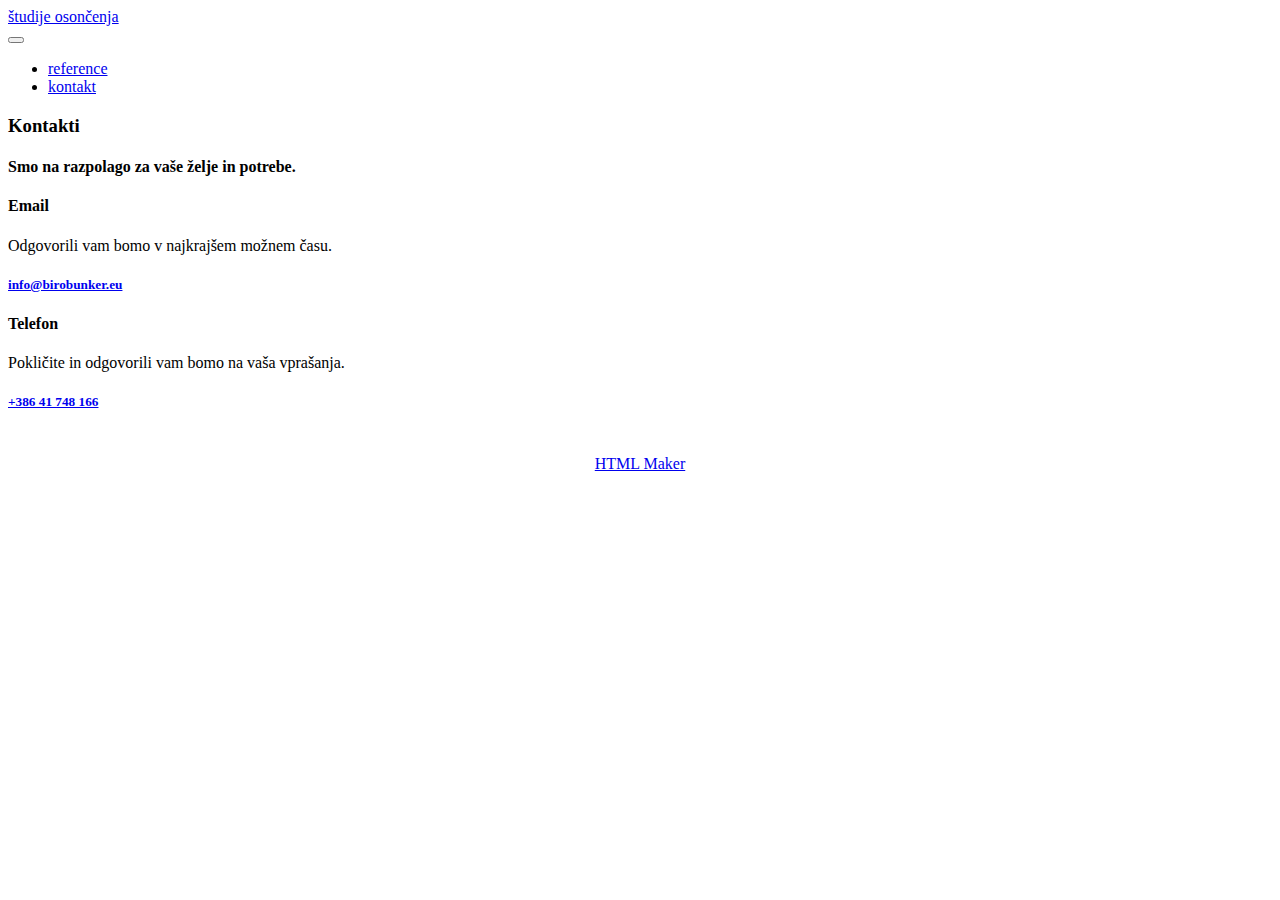
==== kontakt.html @ 46970344 "Add files via upload" ====
<!DOCTYPE html>
<html  >
<head>
  <!-- Site made with Mobirise Website Builder v5.9.13, https://mobirise.com -->
  <meta charset="UTF-8">
  <meta http-equiv="X-UA-Compatible" content="IE=edge">
  <meta name="generator" content="Mobirise v5.9.13, mobirise.com">
  <meta name="viewport" content="width=device-width, initial-scale=1, minimum-scale=1">
  <link rel="shortcut icon" href="assets/images/logo.png" type="image/x-icon">
  <meta name="description" content="">
  
  
  <title>kontakt</title>
  <link rel="stylesheet" href="assets/web/assets/mobirise-icons2/mobirise2.css">
  <link rel="stylesheet" href="assets/bootstrap/css/bootstrap.min.css">
  <link rel="stylesheet" href="assets/bootstrap/css/bootstrap-grid.min.css">
  <link rel="stylesheet" href="assets/bootstrap/css/bootstrap-reboot.min.css">
  <link rel="stylesheet" href="assets/dropdown/css/style.css">
  <link rel="stylesheet" href="assets/socicon/css/styles.css">
  <link rel="stylesheet" href="assets/theme/css/style.css">
  <link rel="preload" href="https://fonts.googleapis.com/css?family=Jost:100,200,300,400,500,600,700,800,900,100i,200i,300i,400i,500i,600i,700i,800i,900i&display=swap" as="style" onload="this.onload=null;this.rel='stylesheet'">
  <noscript><link rel="stylesheet" href="https://fonts.googleapis.com/css?family=Jost:100,200,300,400,500,600,700,800,900,100i,200i,300i,400i,500i,600i,700i,800i,900i&display=swap"></noscript>
  <link rel="preload" as="style" href="assets/mobirise/css/mbr-additional.css?v=C52j4C"><link rel="stylesheet" href="assets/mobirise/css/mbr-additional.css?v=C52j4C" type="text/css">

  
  
  
</head>
<body>
  
  <section data-bs-version="5.1" class="menu menu1 cid-u84ctUMPPi" once="menu" id="menu1-c">
    

    <nav class="navbar navbar-dropdown navbar-fixed-top navbar-expand-lg">
        <div class="container">
            <div class="navbar-brand">
                
                <span class="navbar-caption-wrap"><a class="navbar-caption text-black text-primary display-7" href="index.html">študije osončenja</a></span>
            </div>
            <button class="navbar-toggler" type="button" data-toggle="collapse" data-bs-toggle="collapse" data-target="#navbarSupportedContent" data-bs-target="#navbarSupportedContent" aria-controls="navbarNavAltMarkup" aria-expanded="false" aria-label="Toggle navigation">
                <div class="hamburger">
                    <span></span>
                    <span></span>
                    <span></span>
                    <span></span>
                </div>
            </button>
            <div class="collapse navbar-collapse" id="navbarSupportedContent">
                <ul class="navbar-nav nav-dropdown nav-right" data-app-modern-menu="true"><li class="nav-item"><a class="nav-link link text-black text-primary display-4" href="projekti.html">reference</a></li>
                    
                    <li class="nav-item"><a class="nav-link link text-black text-primary display-4" href="kontakt.html">kontakt</a>
                    </li></ul>
                
                
            </div>
        </div>
    </nav>
</section>

<section data-bs-version="5.1" class="contacts1 cid-u84ctXA3Ui" id="contacts1-h">

    

    
    
    <div class="container">
        <div class="mbr-section-head">
            <h3 class="mbr-section-title mbr-fonts-style align-center mb-0 display-2">
                <strong>Kontakti</strong></h3>
            <h4 class="mbr-section-subtitle mbr-fonts-style align-center mb-0 mt-2 display-5">Smo na razpolago za vaše želje in potrebe.</h4>
        </div>
        <div class="row justify-content-center mt-4">
            <div class="card col-12 col-lg-6">
                <div class="card-wrapper">
                    <div class="card-box align-center">
                        <div class="image-wrapper">
                            <span class="mbr-iconfont mobi-mbri-letter mobi-mbri" style="color: rgb(230, 198, 59); fill: rgb(230, 198, 59);"></span>
                        </div>
                        <h4 class="card-title mbr-fonts-style mb-2 display-2">
                            <strong>Email</strong>
                        </h4>
                        <p class="mbr-text mbr-fonts-style mb-2 display-4">Odgovorili vam bomo v najkrajšem možnem času.<br></p>
                        <h5 class="link mbr-fonts-style display-7"><a href="mailto:info@birobunker.eu" class="text-warning">info@birobunker.eu</a></h5>
                    </div>
                </div>
            </div>
            <div class="card col-12 col-lg-6">
                <div class="card-wrapper">
                    <div class="card-box align-center">
                        <div class="image-wrapper">
                            <span class="mbr-iconfont mobi-mbri-mobile-2 mobi-mbri" style="color: rgb(230, 198, 59); fill: rgb(230, 198, 59);"></span>
                        </div>
                        <h4 class="card-title mbr-fonts-style align-center mb-2 display-2">
                            <strong>Telefon</strong></h4>
                        <p class="mbr-text mbr-fonts-style mb-2 display-4">Pokličite in odgovorili vam bomo na vaša vprašanja.</p>
                        <h5 class="link mbr-black mbr-fonts-style display-7"><a href="tel:+386 31 270 827" class="text-warning">+386 41 748 166</a></h5>
                    </div>
                </div>
            </div>
        </div>
    </div>
</section><section class="display-7" style="padding: 0;align-items: center;justify-content: center;flex-wrap: wrap;    align-content: center;display: flex;position: relative;height: 4rem;"><a href="https://mobiri.se/3133961" style="flex: 1 1;height: 4rem;position: absolute;width: 100%;z-index: 1;"><img alt="" style="height: 4rem;" src="[data-uri]"></a><p style="margin: 0;text-align: center;" class="display-7">&#8204;</p><a style="z-index:1" href="https://mobirise.com/html-builder.html">HTML Maker</a></section><script src="assets/bootstrap/js/bootstrap.bundle.min.js"></script>  <script src="assets/smoothscroll/smooth-scroll.js"></script>  <script src="assets/ytplayer/index.js"></script>  <script src="assets/dropdown/js/navbar-dropdown.js"></script>  <script src="assets/theme/js/script.js"></script>  
  
  
</body>
</html>
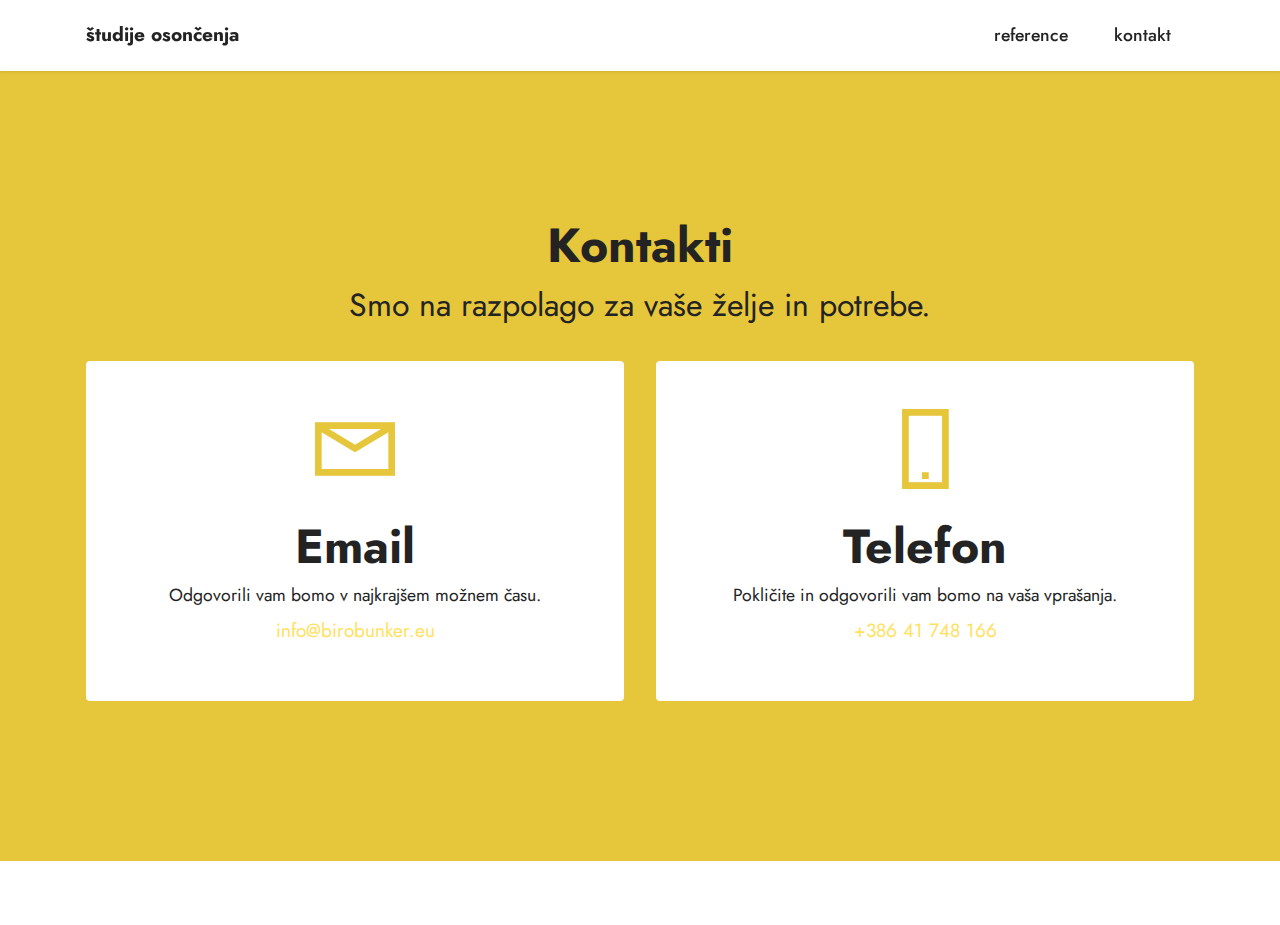
==== commit 1821a320: "Add files via upload" ====
--- a/kontakt.html
+++ b/kontakt.html
@@ -6,7 +6,7 @@
   <meta http-equiv="X-UA-Compatible" content="IE=edge">
   <meta name="generator" content="Mobirise v5.9.13, mobirise.com">
   <meta name="viewport" content="width=device-width, initial-scale=1, minimum-scale=1">
-  <link rel="shortcut icon" href="assets/images/logo.png" type="image/x-icon">
+  <link rel="shortcut icon" href="assets/images/sun.png" type="image/x-icon">
   <meta name="description" content="">
   
   
@@ -15,12 +15,13 @@
   <link rel="stylesheet" href="assets/bootstrap/css/bootstrap.min.css">
   <link rel="stylesheet" href="assets/bootstrap/css/bootstrap-grid.min.css">
   <link rel="stylesheet" href="assets/bootstrap/css/bootstrap-reboot.min.css">
+  <link rel="stylesheet" href="assets/animatecss/animate.css">
   <link rel="stylesheet" href="assets/dropdown/css/style.css">
   <link rel="stylesheet" href="assets/socicon/css/styles.css">
   <link rel="stylesheet" href="assets/theme/css/style.css">
   <link rel="preload" href="https://fonts.googleapis.com/css?family=Jost:100,200,300,400,500,600,700,800,900,100i,200i,300i,400i,500i,600i,700i,800i,900i&display=swap" as="style" onload="this.onload=null;this.rel='stylesheet'">
   <noscript><link rel="stylesheet" href="https://fonts.googleapis.com/css?family=Jost:100,200,300,400,500,600,700,800,900,100i,200i,300i,400i,500i,600i,700i,800i,900i&display=swap"></noscript>
-  <link rel="preload" as="style" href="assets/mobirise/css/mbr-additional.css?v=C52j4C"><link rel="stylesheet" href="assets/mobirise/css/mbr-additional.css?v=C52j4C" type="text/css">
+  <link rel="preload" as="style" href="assets/mobirise/css/mbr-additional.css?v=tFYAcC"><link rel="stylesheet" href="assets/mobirise/css/mbr-additional.css?v=tFYAcC" type="text/css">
 
   
   
@@ -99,8 +100,10 @@
             </div>
         </div>
     </div>
-</section><section class="display-7" style="padding: 0;align-items: center;justify-content: center;flex-wrap: wrap;    align-content: center;display: flex;position: relative;height: 4rem;"><a href="https://mobiri.se/3133961" style="flex: 1 1;height: 4rem;position: absolute;width: 100%;z-index: 1;"><img alt="" style="height: 4rem;" src="[data-uri]"></a><p style="margin: 0;text-align: center;" class="display-7">&#8204;</p><a style="z-index:1" href="https://mobirise.com/html-builder.html">HTML Maker</a></section><script src="assets/bootstrap/js/bootstrap.bundle.min.js"></script>  <script src="assets/smoothscroll/smooth-scroll.js"></script>  <script src="assets/ytplayer/index.js"></script>  <script src="assets/dropdown/js/navbar-dropdown.js"></script>  <script src="assets/theme/js/script.js"></script>  
+</section><section class="display-7" style="padding: 0;align-items: center;justify-content: center;flex-wrap: wrap;    align-content: center;display: flex;position: relative;height: 4rem;"><a href="https://mobiri.se/3133961" style="flex: 1 1;height: 4rem;position: absolute;width: 100%;z-index: 1;"><img alt="" style="height: 4rem;" src="[data-uri]"></a><p style="margin: 0;text-align: center;" class="display-7">&#8204;</p><a style="z-index:1" href="https://mobirise.com/builder/ai-website-maker.html">AI Website Maker</a></section><script src="assets/bootstrap/js/bootstrap.bundle.min.js"></script>  <script src="assets/smoothscroll/smooth-scroll.js"></script>  <script src="assets/ytplayer/index.js"></script>  <script src="assets/dropdown/js/navbar-dropdown.js"></script>  <script src="assets/theme/js/script.js"></script>  
   
   
-</body>
+ <div id="scrollToTop" class="scrollToTop mbr-arrow-up"><a style="text-align: center;"><i class="mbr-arrow-up-icon mbr-arrow-up-icon-cm cm-icon cm-icon-smallarrow-up"></i></a></div>
+    <input name="animation" type="hidden">
+  </body>
 </html>--- a/assets/web/assets/mobirise-icons2/mobirise2.css
+++ b/assets/web/assets/mobirise-icons2/mobirise2.css
@@ -0,0 +1,498 @@
+@font-face {
+  font-family: 'Moririse2';
+  font-display: swap;
+  src:  url('mobirise2.eot?f2bix4');
+  src:  url('mobirise2.eot?f2bix4#iefix') format('embedded-opentype'),
+    url('mobirise2.ttf?f2bix4') format('truetype'),
+    url('mobirise2.woff?f2bix4') format('woff'),
+    url('mobirise2.svg?f2bix4#mobirise2') format('svg');
+  font-weight: normal;
+  font-style: normal;
+}
+
+[class^="mobi-"], [class*=" mobi-"] {
+  /* use !important to prevent issues with browser extensions that change fonts */
+  font-family: 'Moririse2' !important;
+  speak: none;
+  font-style: normal;
+  font-weight: normal;
+  font-variant: normal;
+  text-transform: none;
+  line-height: 1;
+
+  /* Better Font Rendering =========== */
+  -webkit-font-smoothing: antialiased;
+  -moz-osx-font-smoothing: grayscale;
+}
+
+.mobi-mbri-add-submenu:before {
+  content: "\e900";
+}
+.mobi-mbri-alert:before {
+  content: "\e901";
+}
+.mobi-mbri-align-center:before {
+  content: "\e902";
+}
+.mobi-mbri-align-justify:before {
+  content: "\e903";
+}
+.mobi-mbri-align-left:before {
+  content: "\e904";
+}
+.mobi-mbri-align-right:before {
+  content: "\e905";
+}
+.mobi-mbri-android:before {
+  content: "\e906";
+}
+.mobi-mbri-apple:before {
+  content: "\e907";
+}
+.mobi-mbri-arrow-down:before {
+  content: "\e908";
+}
+.mobi-mbri-arrow-next:before {
+  content: "\e909";
+}
+.mobi-mbri-arrow-prev:before {
+  content: "\e90a";
+}
+.mobi-mbri-arrow-up:before {
+  content: "\e90b";
+}
+.mobi-mbri-bold:before {
+  content: "\e90c";
+}
+.mobi-mbri-bookmark:before {
+  content: "\e90d";
+}
+.mobi-mbri-bootstrap:before {
+  content: "\e90e";
+}
+.mobi-mbri-briefcase:before {
+  content: "\e90f";
+}
+.mobi-mbri-browse:before {
+  content: "\e910";
+}
+.mobi-mbri-bulleted-list:before {
+  content: "\e911";
+}
+.mobi-mbri-calendar:before {
+  content: "\e912";
+}
+.mobi-mbri-camera:before {
+  content: "\e913";
+}
+.mobi-mbri-cart-add:before {
+  content: "\e914";
+}
+.mobi-mbri-cart-full:before {
+  content: "\e915";
+}
+.mobi-mbri-cash:before {
+  content: "\e916";
+}
+.mobi-mbri-change-style:before {
+  content: "\e917";
+}
+.mobi-mbri-chat:before {
+  content: "\e918";
+}
+.mobi-mbri-clock:before {
+  content: "\e919";
+}
+.mobi-mbri-close:before {
+  content: "\e91a";
+}
+.mobi-mbri-cloud:before {
+  content: "\e91b";
+}
+.mobi-mbri-code:before {
+  content: "\e91c";
+}
+.mobi-mbri-contact-form:before {
+  content: "\e91d";
+}
+.mobi-mbri-credit-card:before {
+  content: "\e91e";
+}
+.mobi-mbri-cursor-click:before {
+  content: "\e91f";
+}
+.mobi-mbri-cust-feedback:before {
+  content: "\e920";
+}
+.mobi-mbri-database:before {
+  content: "\e921";
+}
+.mobi-mbri-delivery:before {
+  content: "\e922";
+}
+.mobi-mbri-desktop:before {
+  content: "\e923";
+}
+.mobi-mbri-devices:before {
+  content: "\e924";
+}
+.mobi-mbri-down:before {
+  content: "\e925";
+}
+.mobi-mbri-download-2:before {
+  content: "\e926";
+}
+.mobi-mbri-download:before {
+  content: "\e927";
+}
+.mobi-mbri-drag-n-drop-2:before {
+  content: "\e928";
+}
+.mobi-mbri-drag-n-drop:before {
+  content: "\e929";
+}
+.mobi-mbri-edit-2:before {
+  content: "\e92a";
+}
+.mobi-mbri-edit:before {
+  content: "\e92b";
+}
+.mobi-mbri-error:before {
+  content: "\e92c";
+}
+.mobi-mbri-extension:before {
+  content: "\e92d";
+}
+.mobi-mbri-features:before {
+  content: "\e92e";
+}
+.mobi-mbri-file:before {
+  content: "\e92f";
+}
+.mobi-mbri-flag:before {
+  content: "\e930";
+}
+.mobi-mbri-folder:before {
+  content: "\e931";
+}
+.mobi-mbri-gift:before {
+  content: "\e932";
+}
+.mobi-mbri-github:before {
+  content: "\e933";
+}
+.mobi-mbri-globe-2:before {
+  content: "\e934";
+}
+.mobi-mbri-globe:before {
+  content: "\e935";
+}
+.mobi-mbri-growing-chart:before {
+  content: "\e936";
+}
+.mobi-mbri-hearth:before {
+  content: "\e937";
+}
+.mobi-mbri-help:before {
+  content: "\e938";
+}
+.mobi-mbri-home:before {
+  content: "\e939";
+}
+.mobi-mbri-hot-cup:before {
+  content: "\e93a";
+}
+.mobi-mbri-idea:before {
+  content: "\e93b";
+}
+.mobi-mbri-image-gallery:before {
+  content: "\e93c";
+}
+.mobi-mbri-image-slider:before {
+  content: "\e93d";
+}
+.mobi-mbri-info:before {
+  content: "\e93e";
+}
+.mobi-mbri-italic:before {
+  content: "\e93f";
+}
+.mobi-mbri-key:before {
+  content: "\e940";
+}
+.mobi-mbri-laptop:before {
+  content: "\e941";
+}
+.mobi-mbri-layers:before {
+  content: "\e942";
+}
+.mobi-mbri-left-right:before {
+  content: "\e943";
+}
+.mobi-mbri-left:before {
+  content: "\e944";
+}
+.mobi-mbri-letter:before {
+  content: "\e945";
+}
+.mobi-mbri-like:before {
+  content: "\e946";
+}
+.mobi-mbri-link:before {
+  content: "\e947";
+}
+.mobi-mbri-lock:before {
+  content: "\e948";
+}
+.mobi-mbri-login:before {
+  content: "\e949";
+}
+.mobi-mbri-logout:before {
+  content: "\e94a";
+}
+.mobi-mbri-magic-stick:before {
+  content: "\e94b";
+}
+.mobi-mbri-map-pin:before {
+  content: "\e94c";
+}
+.mobi-mbri-menu:before {
+  content: "\e94d";
+}
+.mobi-mbri-mobile-2:before {
+  content: "\e94e";
+}
+.mobi-mbri-mobile-horizontal:before {
+  content: "\e94f";
+}
+.mobi-mbri-mobile:before {
+  content: "\e950";
+}
+.mobi-mbri-mobirise:before {
+  content: "\e951";
+}
+.mobi-mbri-more-horizontal:before {
+  content: "\e952";
+}
+.mobi-mbri-more-vertical:before {
+  content: "\e953";
+}
+.mobi-mbri-music:before {
+  content: "\e954";
+}
+.mobi-mbri-new-file:before {
+  content: "\e955";
+}
+.mobi-mbri-numbered-list:before {
+  content: "\e956";
+}
+.mobi-mbri-opened-folder:before {
+  content: "\e957";
+}
+.mobi-mbri-pages:before {
+  content: "\e958";
+}
+.mobi-mbri-paper-plane:before {
+  content: "\e959";
+}
+.mobi-mbri-paperclip:before {
+  content: "\e95a";
+}
+.mobi-mbri-phone:before {
+  content: "\e95b";
+}
+.mobi-mbri-photo:before {
+  content: "\e95c";
+}
+.mobi-mbri-photos:before {
+  content: "\e95d";
+}
+.mobi-mbri-pin:before {
+  content: "\e95e";
+}
+.mobi-mbri-play:before {
+  content: "\e95f";
+}
+.mobi-mbri-plus:before {
+  content: "\e960";
+}
+.mobi-mbri-preview:before {
+  content: "\e961";
+}
+.mobi-mbri-print:before {
+  content: "\e962";
+}
+.mobi-mbri-protect:before {
+  content: "\e963";
+}
+.mobi-mbri-question:before {
+  content: "\e964";
+}
+.mobi-mbri-quote-left:before {
+  content: "\e965";
+}
+.mobi-mbri-quote-right:before {
+  content: "\e966";
+}
+.mobi-mbri-redo:before {
+  content: "\e967";
+}
+.mobi-mbri-refresh:before {
+  content: "\e968";
+}
+.mobi-mbri-responsive-2:before {
+  content: "\e969";
+}
+.mobi-mbri-responsive:before {
+  content: "\e96a";
+}
+.mobi-mbri-right:before {
+  content: "\e96b";
+}
+.mobi-mbri-rocket:before {
+  content: "\e96c";
+}
+.mobi-mbri-sad-face:before {
+  content: "\e96d";
+}
+.mobi-mbri-sale:before {
+  content: "\e96e";
+}
+.mobi-mbri-save:before {
+  content: "\e96f";
+}
+.mobi-mbri-search:before {
+  content: "\e970";
+}
+.mobi-mbri-setting-2:before {
+  content: "\e971";
+}
+.mobi-mbri-setting-3:before {
+  content: "\e972";
+}
+.mobi-mbri-setting:before {
+  content: "\e973";
+}
+.mobi-mbri-share:before {
+  content: "\e974";
+}
+.mobi-mbri-shopping-bag:before {
+  content: "\e975";
+}
+.mobi-mbri-shopping-basket:before {
+  content: "\e976";
+}
+.mobi-mbri-shopping-cart:before {
+  content: "\e977";
+}
+.mobi-mbri-sites:before {
+  content: "\e978";
+}
+.mobi-mbri-smile-face:before {
+  content: "\e979";
+}
+.mobi-mbri-speed:before {
+  content: "\e97a";
+}
+.mobi-mbri-star:before {
+  content: "\e97b";
+}
+.mobi-mbri-success:before {
+  content: "\e97c";
+}
+.mobi-mbri-sun:before {
+  content: "\e97d";
+}
+.mobi-mbri-sun2:before {
+  content: "\e97e";
+}
+.mobi-mbri-tablet-vertical:before {
+  content: "\e97f";
+}
+.mobi-mbri-tablet:before {
+  content: "\e980";
+}
+.mobi-mbri-target:before {
+  content: "\e981";
+}
+.mobi-mbri-timer:before {
+  content: "\e982";
+}
+.mobi-mbri-to-ftp:before {
+  content: "\e983";
+}
+.mobi-mbri-to-local-drive:before {
+  content: "\e984";
+}
+.mobi-mbri-touch-swipe:before {
+  content: "\e985";
+}
+.mobi-mbri-touch:before {
+  content: "\e986";
+}
+.mobi-mbri-trash:before {
+  content: "\e987";
+}
+.mobi-mbri-underline:before {
+  content: "\e988";
+}
+.mobi-mbri-undo:before {
+  content: "\e989";
+}
+.mobi-mbri-unlink:before {
+  content: "\e98a";
+}
+.mobi-mbri-unlock:before {
+  content: "\e98b";
+}
+.mobi-mbri-up-down:before {
+  content: "\e98c";
+}
+.mobi-mbri-up:before {
+  content: "\e98d";
+}
+.mobi-mbri-update:before {
+  content: "\e98e";
+}
+.mobi-mbri-upload-2:before {
+  content: "\e98f";
+}
+.mobi-mbri-upload:before {
+  content: "\e990";
+}
+.mobi-mbri-user-2:before {
+  content: "\e991";
+}
+.mobi-mbri-user:before {
+  content: "\e992";
+}
+.mobi-mbri-users:before {
+  content: "\e993";
+}
+.mobi-mbri-video-play:before {
+  content: "\e994";
+}
+.mobi-mbri-video:before {
+  content: "\e995";
+}
+.mobi-mbri-watch:before {
+  content: "\e996";
+}
+.mobi-mbri-website-theme-2:before {
+  content: "\e997";
+}
+.mobi-mbri-website-theme:before {
+  content: "\e998";
+}
+.mobi-mbri-wifi:before {
+  content: "\e999";
+}
+.mobi-mbri-windows:before {
+  content: "\e99a";
+}
+.mobi-mbri-zoom-in:before {
+  content: "\e99b";
+}
+.mobi-mbri-zoom-out:before {
+  content: "\e99c";
+}
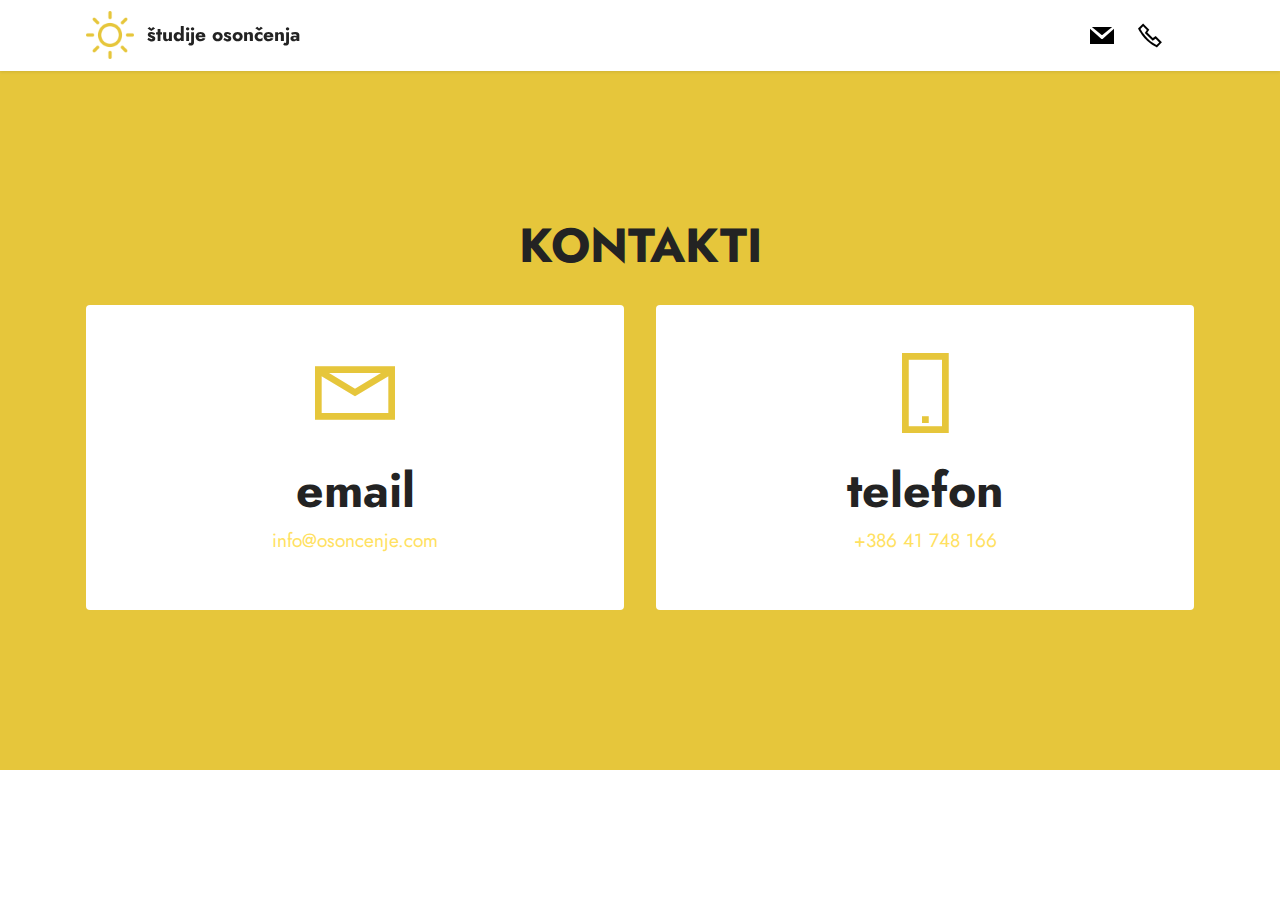
==== commit f23e7ebe: "Add files via upload" ====
--- a/kontakt.html
+++ b/kontakt.html
@@ -21,7 +21,7 @@
   <link rel="stylesheet" href="assets/theme/css/style.css">
   <link rel="preload" href="https://fonts.googleapis.com/css?family=Jost:100,200,300,400,500,600,700,800,900,100i,200i,300i,400i,500i,600i,700i,800i,900i&display=swap" as="style" onload="this.onload=null;this.rel='stylesheet'">
   <noscript><link rel="stylesheet" href="https://fonts.googleapis.com/css?family=Jost:100,200,300,400,500,600,700,800,900,100i,200i,300i,400i,500i,600i,700i,800i,900i&display=swap"></noscript>
-  <link rel="preload" as="style" href="assets/mobirise/css/mbr-additional.css?v=tFYAcC"><link rel="stylesheet" href="assets/mobirise/css/mbr-additional.css?v=tFYAcC" type="text/css">
+  <link rel="preload" as="style" href="assets/mobirise/css/mbr-additional.css?v=sDJQLZ"><link rel="stylesheet" href="assets/mobirise/css/mbr-additional.css?v=sDJQLZ" type="text/css">
 
   
   
@@ -35,7 +35,11 @@
     <nav class="navbar navbar-dropdown navbar-fixed-top navbar-expand-lg">
         <div class="container">
             <div class="navbar-brand">
-                
+                <span class="navbar-logo">
+                    <a href="index.html">
+                        <img src="assets/images/sun.png" alt="" style="height: 3rem;">
+                    </a>
+                </span>
                 <span class="navbar-caption-wrap"><a class="navbar-caption text-black text-primary display-7" href="index.html">študije osončenja</a></span>
             </div>
             <button class="navbar-toggler" type="button" data-toggle="collapse" data-bs-toggle="collapse" data-target="#navbarSupportedContent" data-bs-target="#navbarSupportedContent" aria-controls="navbarNavAltMarkup" aria-expanded="false" aria-label="Toggle navigation">
@@ -47,11 +51,17 @@
                 </div>
             </button>
             <div class="collapse navbar-collapse" id="navbarSupportedContent">
-                <ul class="navbar-nav nav-dropdown nav-right" data-app-modern-menu="true"><li class="nav-item"><a class="nav-link link text-black text-primary display-4" href="projekti.html">reference</a></li>
+                
+                <div class="icons-menu">
+                    <a class="iconfont-wrapper" href="kontakt.html">
+                        <span class="p-2 mbr-iconfont socicon-mail socicon" style="color: rgb(0, 0, 0); fill: rgb(0, 0, 0);"></span>
+                    </a>
+                    <a class="iconfont-wrapper" href="kontakt.html">
+                        <span class="p-2 mbr-iconfont mobi-mbri-phone mobi-mbri"></span>
+                    </a>
                     
-                    <li class="nav-item"><a class="nav-link link text-black text-primary display-4" href="kontakt.html">kontakt</a>
-                    </li></ul>
-                
+                    
+                </div>
                 
             </div>
         </div>
@@ -67,8 +77,8 @@
     <div class="container">
         <div class="mbr-section-head">
             <h3 class="mbr-section-title mbr-fonts-style align-center mb-0 display-2">
-                <strong>Kontakti</strong></h3>
-            <h4 class="mbr-section-subtitle mbr-fonts-style align-center mb-0 mt-2 display-5">Smo na razpolago za vaše želje in potrebe.</h4>
+                <strong>KONTAKTI</strong></h3>
+            
         </div>
         <div class="row justify-content-center mt-4">
             <div class="card col-12 col-lg-6">
@@ -78,10 +88,10 @@
                             <span class="mbr-iconfont mobi-mbri-letter mobi-mbri" style="color: rgb(230, 198, 59); fill: rgb(230, 198, 59);"></span>
                         </div>
                         <h4 class="card-title mbr-fonts-style mb-2 display-2">
-                            <strong>Email</strong>
+                            <strong>email</strong>
                         </h4>
-                        <p class="mbr-text mbr-fonts-style mb-2 display-4">Odgovorili vam bomo v najkrajšem možnem času.<br></p>
-                        <h5 class="link mbr-fonts-style display-7"><a href="mailto:info@birobunker.eu" class="text-warning">info@birobunker.eu</a></h5>
+                        
+                        <h5 class="link mbr-fonts-style display-7"><a href="mailto:info@osoncenje.com" class="text-warning text-primary">info@osoncenje.com</a></h5>
                     </div>
                 </div>
             </div>
@@ -91,16 +101,15 @@
                         <div class="image-wrapper">
                             <span class="mbr-iconfont mobi-mbri-mobile-2 mobi-mbri" style="color: rgb(230, 198, 59); fill: rgb(230, 198, 59);"></span>
                         </div>
-                        <h4 class="card-title mbr-fonts-style align-center mb-2 display-2">
-                            <strong>Telefon</strong></h4>
-                        <p class="mbr-text mbr-fonts-style mb-2 display-4">Pokličite in odgovorili vam bomo na vaša vprašanja.</p>
-                        <h5 class="link mbr-black mbr-fonts-style display-7"><a href="tel:+386 31 270 827" class="text-warning">+386 41 748 166</a></h5>
+                        <h4 class="card-title mbr-fonts-style align-center mb-2 display-2"><strong>telefon</strong></h4>
+                        
+                        <h5 class="link mbr-black mbr-fonts-style display-7"><a href="tel:+386 41 748 166" class="text-warning text-primary">+386 41 748 166</a></h5>
                     </div>
                 </div>
             </div>
         </div>
     </div>
-</section><section class="display-7" style="padding: 0;align-items: center;justify-content: center;flex-wrap: wrap;    align-content: center;display: flex;position: relative;height: 4rem;"><a href="https://mobiri.se/3133961" style="flex: 1 1;height: 4rem;position: absolute;width: 100%;z-index: 1;"><img alt="" style="height: 4rem;" src="[data-uri]"></a><p style="margin: 0;text-align: center;" class="display-7">&#8204;</p><a style="z-index:1" href="https://mobirise.com/builder/ai-website-maker.html">AI Website Maker</a></section><script src="assets/bootstrap/js/bootstrap.bundle.min.js"></script>  <script src="assets/smoothscroll/smooth-scroll.js"></script>  <script src="assets/ytplayer/index.js"></script>  <script src="assets/dropdown/js/navbar-dropdown.js"></script>  <script src="assets/theme/js/script.js"></script>  
+</section><section class="display-7" style="padding: 0;align-items: center;justify-content: center;flex-wrap: wrap;    align-content: center;display: flex;position: relative;height: 4rem;"><a href="https://mobiri.se/3133961" style="flex: 1 1;height: 4rem;position: absolute;width: 100%;z-index: 1;"><img alt="" style="height: 4rem;" src="[data-uri]"></a><p style="margin: 0;text-align: center;" class="display-7">&#8204;</p><a style="z-index:1" href="https://mobirise.com/builder/ai-website-builder.html">AI Website Builder</a></section><script src="assets/bootstrap/js/bootstrap.bundle.min.js"></script>  <script src="assets/smoothscroll/smooth-scroll.js"></script>  <script src="assets/ytplayer/index.js"></script>  <script src="assets/dropdown/js/navbar-dropdown.js"></script>  <script src="assets/theme/js/script.js"></script>  
   
   
  <div id="scrollToTop" class="scrollToTop mbr-arrow-up"><a style="text-align: center;"><i class="mbr-arrow-up-icon mbr-arrow-up-icon-cm cm-icon cm-icon-smallarrow-up"></i></a></div>
--- a/assets/mobirise/css/mbr-additional.css
+++ b/assets/mobirise/css/mbr-additional.css
@@ -816,6 +816,11 @@
 .cid-u844NfzFJv .navbar.collapsed.opened .dropdown-menu {
   top: 0;
 }
+@media (min-width: 992px) {
+  .cid-u844NfzFJv .navbar.collapsed.opened:not(.navbar-short) .navbar-collapse {
+    max-height: calc(98.5vh - 3rem);
+  }
+}
 .cid-u844NfzFJv .navbar.collapsed .dropdown-menu .dropdown-submenu {
   left: 0 !important;
 }
@@ -1211,6 +1216,11 @@
 .cid-u84ctUMPPi .navbar.collapsed.opened .dropdown-menu {
   top: 0;
 }
+@media (min-width: 992px) {
+  .cid-u84ctUMPPi .navbar.collapsed.opened:not(.navbar-short) .navbar-collapse {
+    max-height: calc(98.5vh - 3rem);
+  }
+}
 .cid-u84ctUMPPi .navbar.collapsed .dropdown-menu .dropdown-submenu {
   left: 0 !important;
 }
@@ -1609,6 +1619,11 @@
 .cid-u844NfzFJv .navbar.collapsed.opened .dropdown-menu {
   top: 0;
 }
+@media (min-width: 992px) {
+  .cid-u844NfzFJv .navbar.collapsed.opened:not(.navbar-short) .navbar-collapse {
+    max-height: calc(98.5vh - 3rem);
+  }
+}
 .cid-u844NfzFJv .navbar.collapsed .dropdown-menu .dropdown-submenu {
   left: 0 !important;
 }
--- a/assets/mobirise/css/mbr-additional.css
+++ b/assets/mobirise/css/mbr-additional.css
@@ -816,6 +816,11 @@
 .cid-u844NfzFJv .navbar.collapsed.opened .dropdown-menu {
   top: 0;
 }
+@media (min-width: 992px) {
+  .cid-u844NfzFJv .navbar.collapsed.opened:not(.navbar-short) .navbar-collapse {
+    max-height: calc(98.5vh - 3rem);
+  }
+}
 .cid-u844NfzFJv .navbar.collapsed .dropdown-menu .dropdown-submenu {
   left: 0 !important;
 }
@@ -1211,6 +1216,11 @@
 .cid-u84ctUMPPi .navbar.collapsed.opened .dropdown-menu {
   top: 0;
 }
+@media (min-width: 992px) {
+  .cid-u84ctUMPPi .navbar.collapsed.opened:not(.navbar-short) .navbar-collapse {
+    max-height: calc(98.5vh - 3rem);
+  }
+}
 .cid-u84ctUMPPi .navbar.collapsed .dropdown-menu .dropdown-submenu {
   left: 0 !important;
 }
@@ -1609,6 +1619,11 @@
 .cid-u844NfzFJv .navbar.collapsed.opened .dropdown-menu {
   top: 0;
 }
+@media (min-width: 992px) {
+  .cid-u844NfzFJv .navbar.collapsed.opened:not(.navbar-short) .navbar-collapse {
+    max-height: calc(98.5vh - 3rem);
+  }
+}
 .cid-u844NfzFJv .navbar.collapsed .dropdown-menu .dropdown-submenu {
   left: 0 !important;
 }
